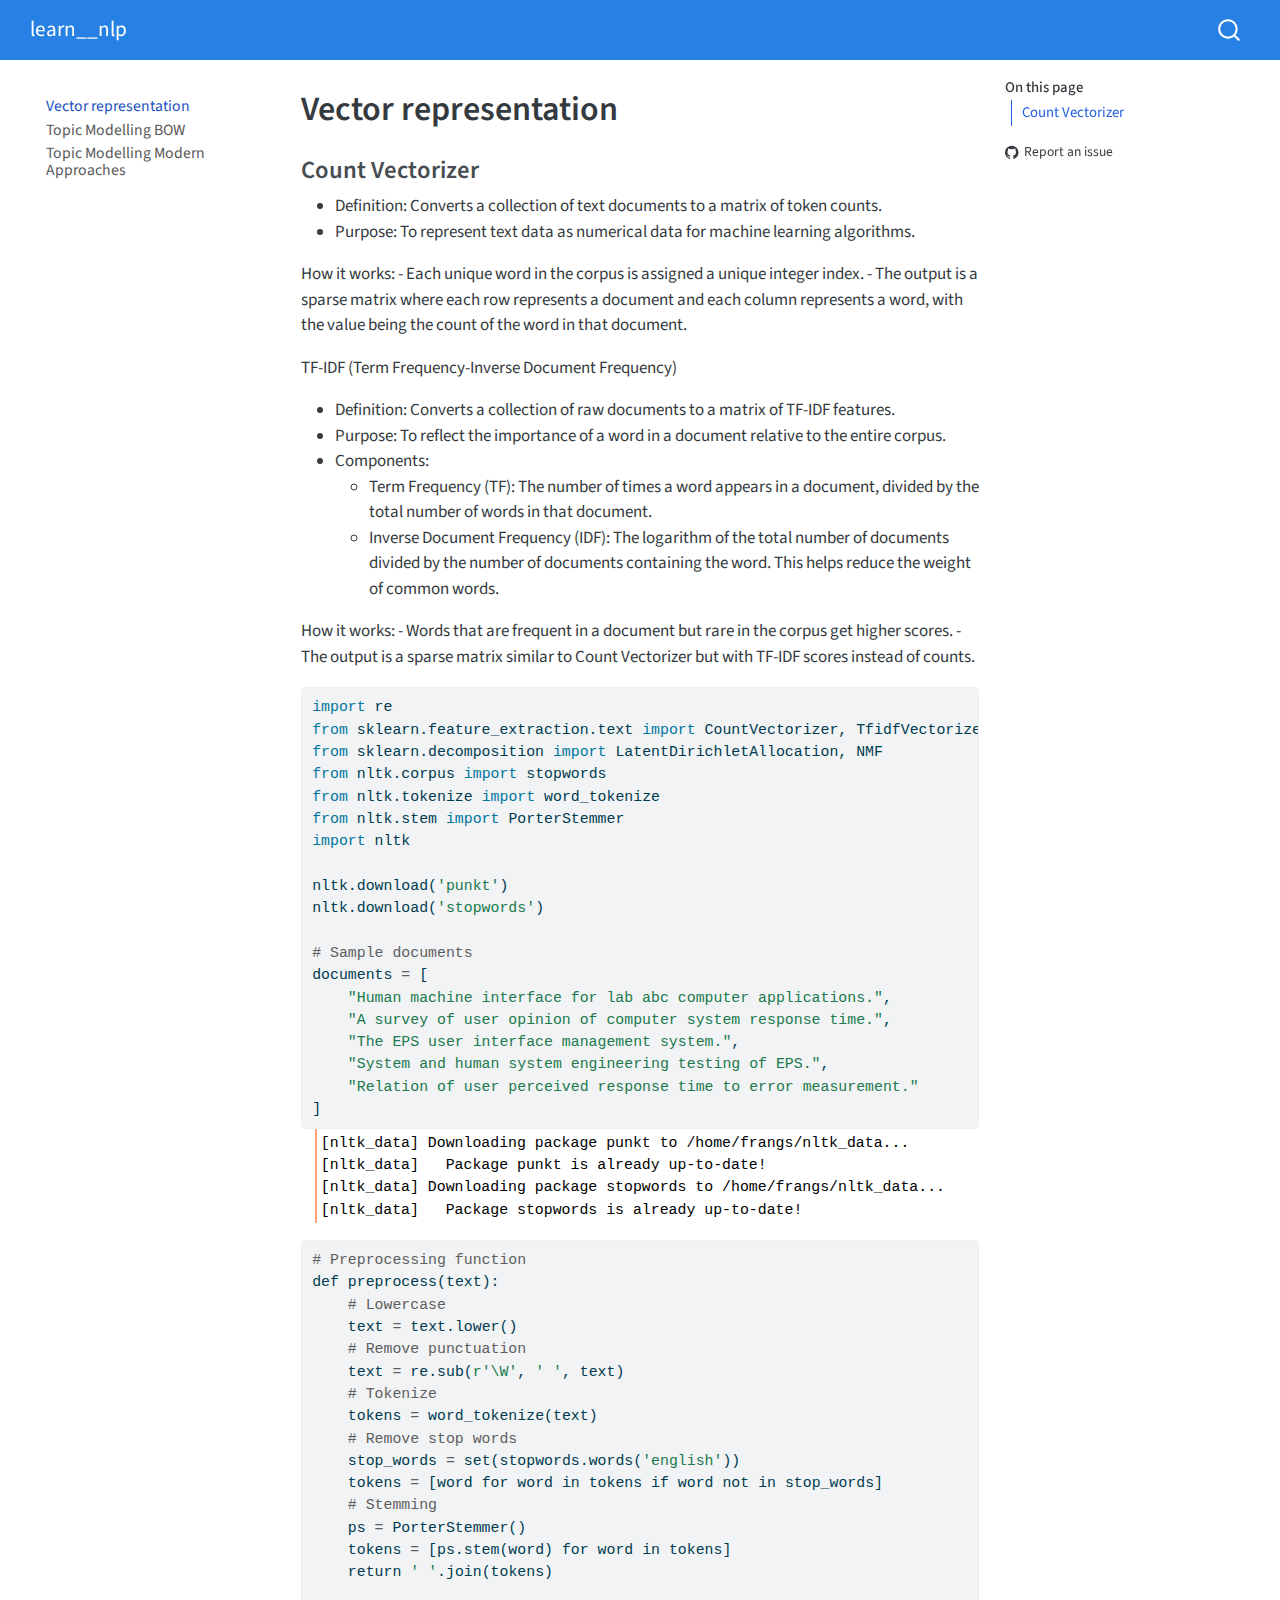
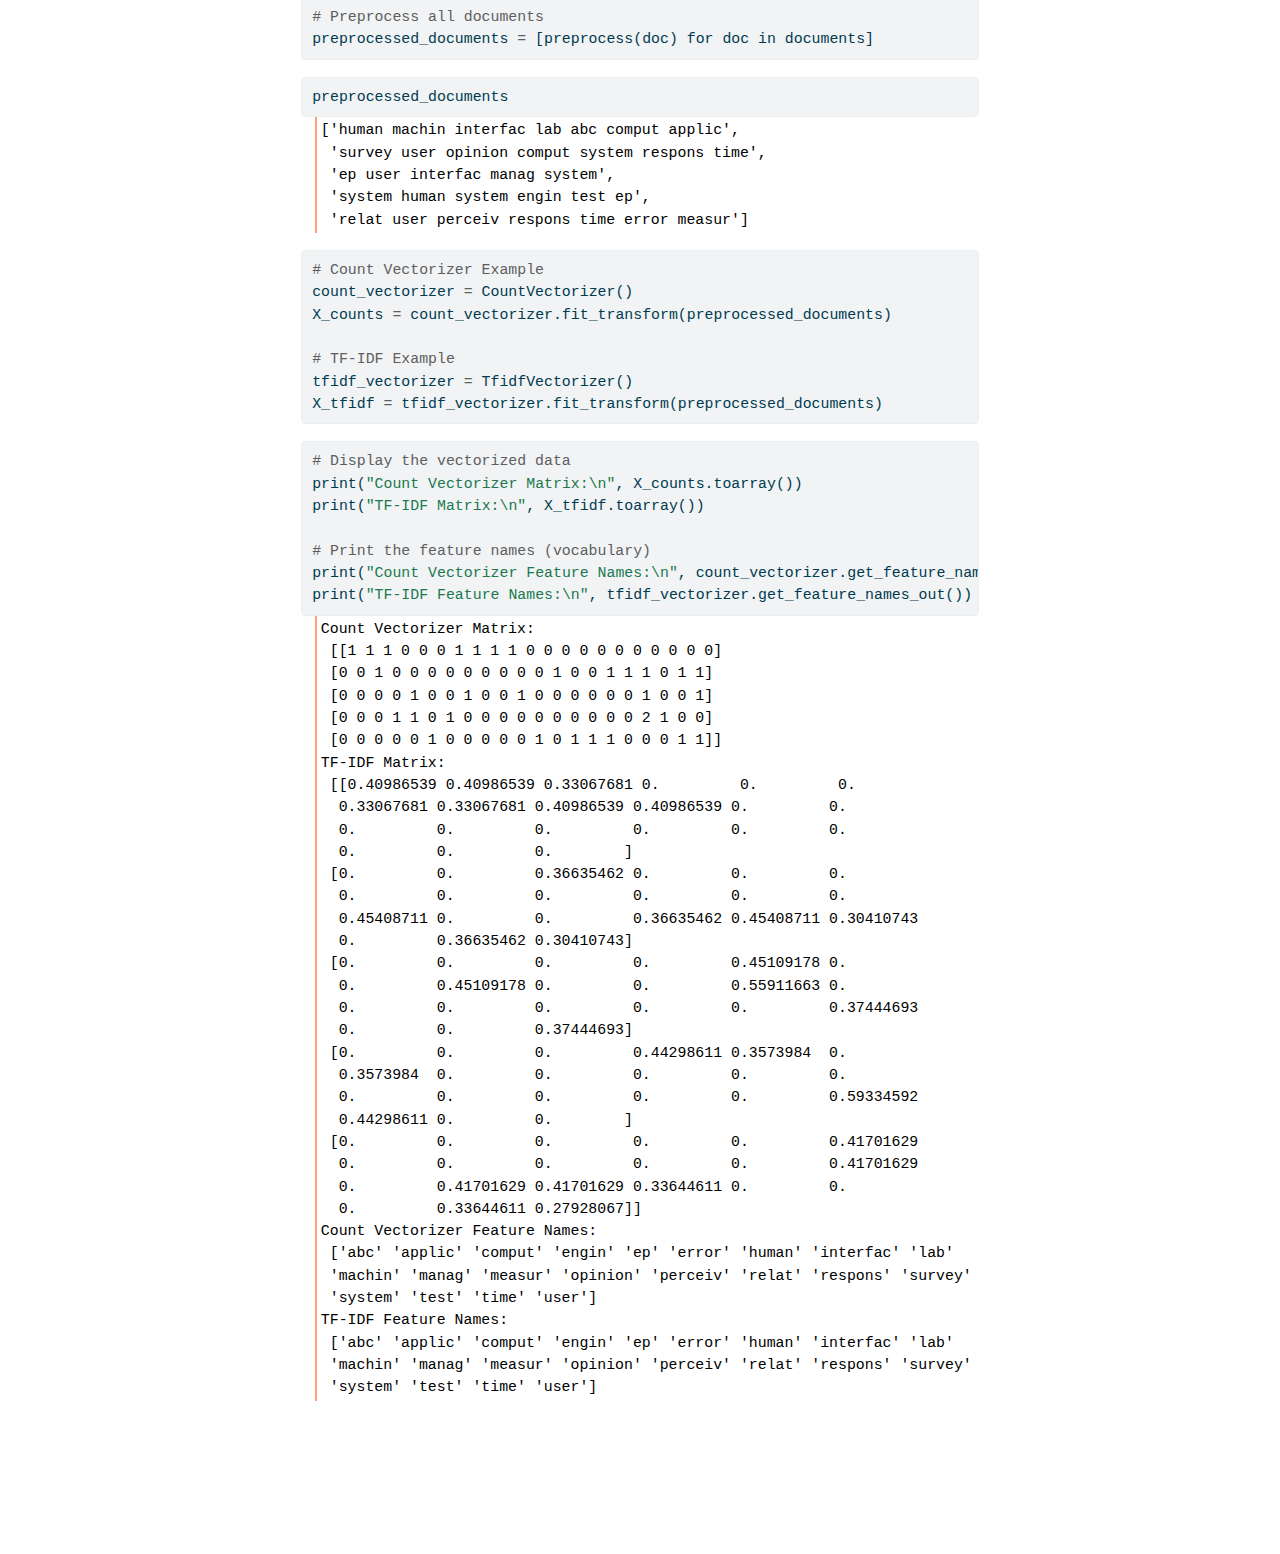
==== _proc/_docs/00_vector_representations.html @ b4b1e2c9 "test commit" ====
<!DOCTYPE html>
<html xmlns="http://www.w3.org/1999/xhtml" lang="en" xml:lang="en"><head>

<meta charset="utf-8">
<meta name="generator" content="quarto-1.4.553">

<meta name="viewport" content="width=device-width, initial-scale=1.0, user-scalable=yes">


<title>learn__nlp - Vector representation</title>
<style>
code{white-space: pre-wrap;}
span.smallcaps{font-variant: small-caps;}
div.columns{display: flex; gap: min(4vw, 1.5em);}
div.column{flex: auto; overflow-x: auto;}
div.hanging-indent{margin-left: 1.5em; text-indent: -1.5em;}
ul.task-list{list-style: none;}
ul.task-list li input[type="checkbox"] {
  width: 0.8em;
  margin: 0 0.8em 0.2em -1em; /* quarto-specific, see https://github.com/quarto-dev/quarto-cli/issues/4556 */ 
  vertical-align: middle;
}
/* CSS for syntax highlighting */
pre > code.sourceCode { white-space: pre; position: relative; }
pre > code.sourceCode > span { line-height: 1.25; }
pre > code.sourceCode > span:empty { height: 1.2em; }
.sourceCode { overflow: visible; }
code.sourceCode > span { color: inherit; text-decoration: inherit; }
div.sourceCode { margin: 1em 0; }
pre.sourceCode { margin: 0; }
@media screen {
div.sourceCode { overflow: auto; }
}
@media print {
pre > code.sourceCode { white-space: pre-wrap; }
pre > code.sourceCode > span { text-indent: -5em; padding-left: 5em; }
}
pre.numberSource code
  { counter-reset: source-line 0; }
pre.numberSource code > span
  { position: relative; left: -4em; counter-increment: source-line; }
pre.numberSource code > span > a:first-child::before
  { content: counter(source-line);
    position: relative; left: -1em; text-align: right; vertical-align: baseline;
    border: none; display: inline-block;
    -webkit-touch-callout: none; -webkit-user-select: none;
    -khtml-user-select: none; -moz-user-select: none;
    -ms-user-select: none; user-select: none;
    padding: 0 4px; width: 4em;
  }
pre.numberSource { margin-left: 3em;  padding-left: 4px; }
div.sourceCode
  {   }
@media screen {
pre > code.sourceCode > span > a:first-child::before { text-decoration: underline; }
}
</style>


<script src="site_libs/quarto-nav/quarto-nav.js"></script>
<script src="site_libs/quarto-nav/headroom.min.js"></script>
<script src="site_libs/clipboard/clipboard.min.js"></script>
<script src="site_libs/quarto-search/autocomplete.umd.js"></script>
<script src="site_libs/quarto-search/fuse.min.js"></script>
<script src="site_libs/quarto-search/quarto-search.js"></script>
<meta name="quarto:offset" content="./">
<script src="site_libs/quarto-html/quarto.js"></script>
<script src="site_libs/quarto-html/popper.min.js"></script>
<script src="site_libs/quarto-html/tippy.umd.min.js"></script>
<script src="site_libs/quarto-html/anchor.min.js"></script>
<link href="site_libs/quarto-html/tippy.css" rel="stylesheet">
<link href="site_libs/quarto-html/quarto-syntax-highlighting.css" rel="stylesheet" id="quarto-text-highlighting-styles">
<script src="site_libs/bootstrap/bootstrap.min.js"></script>
<link href="site_libs/bootstrap/bootstrap-icons.css" rel="stylesheet">
<link href="site_libs/bootstrap/bootstrap.min.css" rel="stylesheet" id="quarto-bootstrap" data-mode="light">
<script id="quarto-search-options" type="application/json">{
  "location": "navbar",
  "copy-button": false,
  "collapse-after": 3,
  "panel-placement": "end",
  "type": "overlay",
  "limit": 50,
  "keyboard-shortcut": [
    "f",
    "/",
    "s"
  ],
  "show-item-context": false,
  "language": {
    "search-no-results-text": "No results",
    "search-matching-documents-text": "matching documents",
    "search-copy-link-title": "Copy link to search",
    "search-hide-matches-text": "Hide additional matches",
    "search-more-match-text": "more match in this document",
    "search-more-matches-text": "more matches in this document",
    "search-clear-button-title": "Clear",
    "search-text-placeholder": "",
    "search-detached-cancel-button-title": "Cancel",
    "search-submit-button-title": "Submit",
    "search-label": "Search"
  }
}</script>


<link rel="stylesheet" href="styles.css">
<meta property="og:title" content="learn__nlp - Vector representation">
<meta property="og:description" content="A repo where I save my nlp learning">
<meta property="og:site_name" content="learn__nlp">
<meta name="twitter:title" content="learn__nlp - Vector representation">
<meta name="twitter:description" content="A repo where I save my nlp learning">
<meta name="twitter:card" content="summary">
</head>

<body class="nav-sidebar floating nav-fixed">

<div id="quarto-search-results"></div>
  <header id="quarto-header" class="headroom fixed-top">
    <nav class="navbar navbar-expand-lg " data-bs-theme="dark">
      <div class="navbar-container container-fluid">
      <div class="navbar-brand-container mx-auto">
    <a class="navbar-brand" href="./index.html">
    <span class="navbar-title">learn__nlp</span>
    </a>
  </div>
        <div class="quarto-navbar-tools tools-end">
</div>
          <div id="quarto-search" class="" title="Search"></div>
      </div> <!-- /container-fluid -->
    </nav>
  <nav class="quarto-secondary-nav">
    <div class="container-fluid d-flex">
      <button type="button" class="quarto-btn-toggle btn" data-bs-toggle="collapse" data-bs-target=".quarto-sidebar-collapse-item" aria-controls="quarto-sidebar" aria-expanded="false" aria-label="Toggle sidebar navigation" onclick="if (window.quartoToggleHeadroom) { window.quartoToggleHeadroom(); }">
        <i class="bi bi-layout-text-sidebar-reverse"></i>
      </button>
        <nav class="quarto-page-breadcrumbs" aria-label="breadcrumb"><ol class="breadcrumb"><li class="breadcrumb-item"><a href="./00_vector_representations.html">Vector representation</a></li></ol></nav>
        <a class="flex-grow-1" role="button" data-bs-toggle="collapse" data-bs-target=".quarto-sidebar-collapse-item" aria-controls="quarto-sidebar" aria-expanded="false" aria-label="Toggle sidebar navigation" onclick="if (window.quartoToggleHeadroom) { window.quartoToggleHeadroom(); }">      
        </a>
    </div>
  </nav>
</header>
<!-- content -->
<div id="quarto-content" class="quarto-container page-columns page-rows-contents page-layout-article page-navbar">
<!-- sidebar -->
  <nav id="quarto-sidebar" class="sidebar collapse collapse-horizontal quarto-sidebar-collapse-item sidebar-navigation floating overflow-auto">
    <div class="sidebar-menu-container"> 
    <ul class="list-unstyled mt-1">
        <li class="sidebar-item">
  <div class="sidebar-item-container"> 
  <a href="./00_vector_representations.html" class="sidebar-item-text sidebar-link active">
 <span class="menu-text">Vector representation</span></a>
  </div>
</li>
        <li class="sidebar-item">
  <div class="sidebar-item-container"> 
  <a href="./topic_modelling_bow.html" class="sidebar-item-text sidebar-link">
 <span class="menu-text">Topic Modelling BOW</span></a>
  </div>
</li>
        <li class="sidebar-item">
  <div class="sidebar-item-container"> 
  <a href="./topic_modelling_modern_approaches.html" class="sidebar-item-text sidebar-link">
 <span class="menu-text">Topic Modelling Modern Approaches</span></a>
  </div>
</li>
    </ul>
    </div>
</nav>
<div id="quarto-sidebar-glass" class="quarto-sidebar-collapse-item" data-bs-toggle="collapse" data-bs-target=".quarto-sidebar-collapse-item"></div>
<!-- margin-sidebar -->
    <div id="quarto-margin-sidebar" class="sidebar margin-sidebar">
        <nav id="TOC" role="doc-toc" class="toc-active">
    <h2 id="toc-title">On this page</h2>
   
  <ul>
  <li><a href="#count-vectorizer" id="toc-count-vectorizer" class="nav-link active" data-scroll-target="#count-vectorizer">Count Vectorizer</a></li>
  </ul>
<div class="toc-actions"><ul><li><a href="https://github.com/giordafrancis/learn__nlp/issues/new" class="toc-action"><i class="bi bi-github"></i>Report an issue</a></li></ul></div></nav>
    </div>
<!-- main -->
<main class="content" id="quarto-document-content">

<header id="title-block-header" class="quarto-title-block default">
<div class="quarto-title">
<h1 class="title">Vector representation</h1>
</div>



<div class="quarto-title-meta">

    
  
    
  </div>
  


</header>


<section id="count-vectorizer" class="level3">
<h3 class="anchored" data-anchor-id="count-vectorizer">Count Vectorizer</h3>
<!-- WARNING: THIS FILE WAS AUTOGENERATED! DO NOT EDIT! -->
<ul>
<li>Definition: Converts a collection of text documents to a matrix of token counts.</li>
<li>Purpose: To represent text data as numerical data for machine learning algorithms.</li>
</ul>
<p>How it works: - Each unique word in the corpus is assigned a unique integer index. - The output is a sparse matrix where each row represents a document and each column represents a word, with the value being the count of the word in that document.</p>
<p>TF-IDF (Term Frequency-Inverse Document Frequency)</p>
<ul>
<li>Definition: Converts a collection of raw documents to a matrix of TF-IDF features.</li>
<li>Purpose: To reflect the importance of a word in a document relative to the entire corpus.</li>
<li>Components:
<ul>
<li>Term Frequency (TF): The number of times a word appears in a document, divided by the total number of words in that document.</li>
<li>Inverse Document Frequency (IDF): The logarithm of the total number of documents divided by the number of documents containing the word. This helps reduce the weight of common words.</li>
</ul></li>
</ul>
<p>How it works: - Words that are frequent in a document but rare in the corpus get higher scores. - The output is a sparse matrix similar to Count Vectorizer but with TF-IDF scores instead of counts.</p>
<div id="b9fd6f5c-087d-4621-be0f-d72214aa806b" class="cell" data-execution_count="5">
<div class="sourceCode cell-code" id="cb1"><pre class="sourceCode python code-with-copy"><code class="sourceCode python"><span id="cb1-1"><a href="#cb1-1" aria-hidden="true" tabindex="-1"></a><span class="im">import</span> re</span>
<span id="cb1-2"><a href="#cb1-2" aria-hidden="true" tabindex="-1"></a><span class="im">from</span> sklearn.feature_extraction.text <span class="im">import</span> CountVectorizer, TfidfVectorizer</span>
<span id="cb1-3"><a href="#cb1-3" aria-hidden="true" tabindex="-1"></a><span class="im">from</span> sklearn.decomposition <span class="im">import</span> LatentDirichletAllocation, NMF</span>
<span id="cb1-4"><a href="#cb1-4" aria-hidden="true" tabindex="-1"></a><span class="im">from</span> nltk.corpus <span class="im">import</span> stopwords</span>
<span id="cb1-5"><a href="#cb1-5" aria-hidden="true" tabindex="-1"></a><span class="im">from</span> nltk.tokenize <span class="im">import</span> word_tokenize</span>
<span id="cb1-6"><a href="#cb1-6" aria-hidden="true" tabindex="-1"></a><span class="im">from</span> nltk.stem <span class="im">import</span> PorterStemmer</span>
<span id="cb1-7"><a href="#cb1-7" aria-hidden="true" tabindex="-1"></a><span class="im">import</span> nltk</span>
<span id="cb1-8"><a href="#cb1-8" aria-hidden="true" tabindex="-1"></a></span>
<span id="cb1-9"><a href="#cb1-9" aria-hidden="true" tabindex="-1"></a>nltk.download(<span class="st">'punkt'</span>)</span>
<span id="cb1-10"><a href="#cb1-10" aria-hidden="true" tabindex="-1"></a>nltk.download(<span class="st">'stopwords'</span>)</span>
<span id="cb1-11"><a href="#cb1-11" aria-hidden="true" tabindex="-1"></a></span>
<span id="cb1-12"><a href="#cb1-12" aria-hidden="true" tabindex="-1"></a><span class="co"># Sample documents</span></span>
<span id="cb1-13"><a href="#cb1-13" aria-hidden="true" tabindex="-1"></a>documents <span class="op">=</span> [</span>
<span id="cb1-14"><a href="#cb1-14" aria-hidden="true" tabindex="-1"></a>    <span class="st">"Human machine interface for lab abc computer applications."</span>,</span>
<span id="cb1-15"><a href="#cb1-15" aria-hidden="true" tabindex="-1"></a>    <span class="st">"A survey of user opinion of computer system response time."</span>,</span>
<span id="cb1-16"><a href="#cb1-16" aria-hidden="true" tabindex="-1"></a>    <span class="st">"The EPS user interface management system."</span>,</span>
<span id="cb1-17"><a href="#cb1-17" aria-hidden="true" tabindex="-1"></a>    <span class="st">"System and human system engineering testing of EPS."</span>,</span>
<span id="cb1-18"><a href="#cb1-18" aria-hidden="true" tabindex="-1"></a>    <span class="st">"Relation of user perceived response time to error measurement."</span></span>
<span id="cb1-19"><a href="#cb1-19" aria-hidden="true" tabindex="-1"></a>]</span></code><button title="Copy to Clipboard" class="code-copy-button"><i class="bi"></i></button></pre></div>
<div class="cell-output cell-output-stderr">
<pre><code>[nltk_data] Downloading package punkt to /home/frangs/nltk_data...
[nltk_data]   Package punkt is already up-to-date!
[nltk_data] Downloading package stopwords to /home/frangs/nltk_data...
[nltk_data]   Package stopwords is already up-to-date!</code></pre>
</div>
</div>
<div id="42373527-8a1a-4600-9dec-a9548e5fde98" class="cell" data-execution_count="6">
<div class="sourceCode cell-code" id="cb3"><pre class="sourceCode python code-with-copy"><code class="sourceCode python"><span id="cb3-1"><a href="#cb3-1" aria-hidden="true" tabindex="-1"></a><span class="co"># Preprocessing function</span></span>
<span id="cb3-2"><a href="#cb3-2" aria-hidden="true" tabindex="-1"></a><span class="kw">def</span> preprocess(text):</span>
<span id="cb3-3"><a href="#cb3-3" aria-hidden="true" tabindex="-1"></a>    <span class="co"># Lowercase</span></span>
<span id="cb3-4"><a href="#cb3-4" aria-hidden="true" tabindex="-1"></a>    text <span class="op">=</span> text.lower()</span>
<span id="cb3-5"><a href="#cb3-5" aria-hidden="true" tabindex="-1"></a>    <span class="co"># Remove punctuation</span></span>
<span id="cb3-6"><a href="#cb3-6" aria-hidden="true" tabindex="-1"></a>    text <span class="op">=</span> re.sub(<span class="vs">r'\W'</span>, <span class="st">' '</span>, text)</span>
<span id="cb3-7"><a href="#cb3-7" aria-hidden="true" tabindex="-1"></a>    <span class="co"># Tokenize</span></span>
<span id="cb3-8"><a href="#cb3-8" aria-hidden="true" tabindex="-1"></a>    tokens <span class="op">=</span> word_tokenize(text)</span>
<span id="cb3-9"><a href="#cb3-9" aria-hidden="true" tabindex="-1"></a>    <span class="co"># Remove stop words</span></span>
<span id="cb3-10"><a href="#cb3-10" aria-hidden="true" tabindex="-1"></a>    stop_words <span class="op">=</span> <span class="bu">set</span>(stopwords.words(<span class="st">'english'</span>))</span>
<span id="cb3-11"><a href="#cb3-11" aria-hidden="true" tabindex="-1"></a>    tokens <span class="op">=</span> [word <span class="cf">for</span> word <span class="kw">in</span> tokens <span class="cf">if</span> word <span class="kw">not</span> <span class="kw">in</span> stop_words]</span>
<span id="cb3-12"><a href="#cb3-12" aria-hidden="true" tabindex="-1"></a>    <span class="co"># Stemming</span></span>
<span id="cb3-13"><a href="#cb3-13" aria-hidden="true" tabindex="-1"></a>    ps <span class="op">=</span> PorterStemmer()</span>
<span id="cb3-14"><a href="#cb3-14" aria-hidden="true" tabindex="-1"></a>    tokens <span class="op">=</span> [ps.stem(word) <span class="cf">for</span> word <span class="kw">in</span> tokens]</span>
<span id="cb3-15"><a href="#cb3-15" aria-hidden="true" tabindex="-1"></a>    <span class="cf">return</span> <span class="st">' '</span>.join(tokens)</span>
<span id="cb3-16"><a href="#cb3-16" aria-hidden="true" tabindex="-1"></a></span>
<span id="cb3-17"><a href="#cb3-17" aria-hidden="true" tabindex="-1"></a><span class="co"># Preprocess all documents</span></span>
<span id="cb3-18"><a href="#cb3-18" aria-hidden="true" tabindex="-1"></a>preprocessed_documents <span class="op">=</span> [preprocess(doc) <span class="cf">for</span> doc <span class="kw">in</span> documents]</span></code><button title="Copy to Clipboard" class="code-copy-button"><i class="bi"></i></button></pre></div>
</div>
<div id="de670ddf-8dbf-45e4-920e-b26aac40be39" class="cell" data-execution_count="7">
<div class="sourceCode cell-code" id="cb4"><pre class="sourceCode python code-with-copy"><code class="sourceCode python"><span id="cb4-1"><a href="#cb4-1" aria-hidden="true" tabindex="-1"></a>preprocessed_documents</span></code><button title="Copy to Clipboard" class="code-copy-button"><i class="bi"></i></button></pre></div>
<div class="cell-output cell-output-display" data-execution_count="7">
<pre><code>['human machin interfac lab abc comput applic',
 'survey user opinion comput system respons time',
 'ep user interfac manag system',
 'system human system engin test ep',
 'relat user perceiv respons time error measur']</code></pre>
</div>
</div>
<div id="47e80f6f-35a1-49eb-82c2-2612ac70cf13" class="cell">
<div class="sourceCode cell-code" id="cb6"><pre class="sourceCode python code-with-copy"><code class="sourceCode python"><span id="cb6-1"><a href="#cb6-1" aria-hidden="true" tabindex="-1"></a><span class="co"># Count Vectorizer Example</span></span>
<span id="cb6-2"><a href="#cb6-2" aria-hidden="true" tabindex="-1"></a>count_vectorizer <span class="op">=</span> CountVectorizer()</span>
<span id="cb6-3"><a href="#cb6-3" aria-hidden="true" tabindex="-1"></a>X_counts <span class="op">=</span> count_vectorizer.fit_transform(preprocessed_documents)</span>
<span id="cb6-4"><a href="#cb6-4" aria-hidden="true" tabindex="-1"></a></span>
<span id="cb6-5"><a href="#cb6-5" aria-hidden="true" tabindex="-1"></a><span class="co"># TF-IDF Example</span></span>
<span id="cb6-6"><a href="#cb6-6" aria-hidden="true" tabindex="-1"></a>tfidf_vectorizer <span class="op">=</span> TfidfVectorizer()</span>
<span id="cb6-7"><a href="#cb6-7" aria-hidden="true" tabindex="-1"></a>X_tfidf <span class="op">=</span> tfidf_vectorizer.fit_transform(preprocessed_documents)</span></code><button title="Copy to Clipboard" class="code-copy-button"><i class="bi"></i></button></pre></div>
</div>
<div id="9fefcbc8-0fed-40bb-ab7d-53b8297da75d" class="cell">
<div class="sourceCode cell-code" id="cb7"><pre class="sourceCode python code-with-copy"><code class="sourceCode python"><span id="cb7-1"><a href="#cb7-1" aria-hidden="true" tabindex="-1"></a><span class="co"># Display the vectorized data</span></span>
<span id="cb7-2"><a href="#cb7-2" aria-hidden="true" tabindex="-1"></a><span class="bu">print</span>(<span class="st">"Count Vectorizer Matrix:</span><span class="ch">\n</span><span class="st">"</span>, X_counts.toarray())</span>
<span id="cb7-3"><a href="#cb7-3" aria-hidden="true" tabindex="-1"></a><span class="bu">print</span>(<span class="st">"TF-IDF Matrix:</span><span class="ch">\n</span><span class="st">"</span>, X_tfidf.toarray())</span>
<span id="cb7-4"><a href="#cb7-4" aria-hidden="true" tabindex="-1"></a></span>
<span id="cb7-5"><a href="#cb7-5" aria-hidden="true" tabindex="-1"></a><span class="co"># Print the feature names (vocabulary)</span></span>
<span id="cb7-6"><a href="#cb7-6" aria-hidden="true" tabindex="-1"></a><span class="bu">print</span>(<span class="st">"Count Vectorizer Feature Names:</span><span class="ch">\n</span><span class="st">"</span>, count_vectorizer.get_feature_names_out())</span>
<span id="cb7-7"><a href="#cb7-7" aria-hidden="true" tabindex="-1"></a><span class="bu">print</span>(<span class="st">"TF-IDF Feature Names:</span><span class="ch">\n</span><span class="st">"</span>, tfidf_vectorizer.get_feature_names_out())</span></code><button title="Copy to Clipboard" class="code-copy-button"><i class="bi"></i></button></pre></div>
<div class="cell-output cell-output-stdout">
<pre><code>Count Vectorizer Matrix:
 [[1 1 1 0 0 0 1 1 1 1 0 0 0 0 0 0 0 0 0 0 0]
 [0 0 1 0 0 0 0 0 0 0 0 0 1 0 0 1 1 1 0 1 1]
 [0 0 0 0 1 0 0 1 0 0 1 0 0 0 0 0 0 1 0 0 1]
 [0 0 0 1 1 0 1 0 0 0 0 0 0 0 0 0 0 2 1 0 0]
 [0 0 0 0 0 1 0 0 0 0 0 1 0 1 1 1 0 0 0 1 1]]
TF-IDF Matrix:
 [[0.40986539 0.40986539 0.33067681 0.         0.         0.
  0.33067681 0.33067681 0.40986539 0.40986539 0.         0.
  0.         0.         0.         0.         0.         0.
  0.         0.         0.        ]
 [0.         0.         0.36635462 0.         0.         0.
  0.         0.         0.         0.         0.         0.
  0.45408711 0.         0.         0.36635462 0.45408711 0.30410743
  0.         0.36635462 0.30410743]
 [0.         0.         0.         0.         0.45109178 0.
  0.         0.45109178 0.         0.         0.55911663 0.
  0.         0.         0.         0.         0.         0.37444693
  0.         0.         0.37444693]
 [0.         0.         0.         0.44298611 0.3573984  0.
  0.3573984  0.         0.         0.         0.         0.
  0.         0.         0.         0.         0.         0.59334592
  0.44298611 0.         0.        ]
 [0.         0.         0.         0.         0.         0.41701629
  0.         0.         0.         0.         0.         0.41701629
  0.         0.41701629 0.41701629 0.33644611 0.         0.
  0.         0.33644611 0.27928067]]
Count Vectorizer Feature Names:
 ['abc' 'applic' 'comput' 'engin' 'ep' 'error' 'human' 'interfac' 'lab'
 'machin' 'manag' 'measur' 'opinion' 'perceiv' 'relat' 'respons' 'survey'
 'system' 'test' 'time' 'user']
TF-IDF Feature Names:
 ['abc' 'applic' 'comput' 'engin' 'ep' 'error' 'human' 'interfac' 'lab'
 'machin' 'manag' 'measur' 'opinion' 'perceiv' 'relat' 'respons' 'survey'
 'system' 'test' 'time' 'user']</code></pre>
</div>
</div>


</section>

</main> <!-- /main -->
<script id="quarto-html-after-body" type="application/javascript">
window.document.addEventListener("DOMContentLoaded", function (event) {
  const toggleBodyColorMode = (bsSheetEl) => {
    const mode = bsSheetEl.getAttribute("data-mode");
    const bodyEl = window.document.querySelector("body");
    if (mode === "dark") {
      bodyEl.classList.add("quarto-dark");
      bodyEl.classList.remove("quarto-light");
    } else {
      bodyEl.classList.add("quarto-light");
      bodyEl.classList.remove("quarto-dark");
    }
  }
  const toggleBodyColorPrimary = () => {
    const bsSheetEl = window.document.querySelector("link#quarto-bootstrap");
    if (bsSheetEl) {
      toggleBodyColorMode(bsSheetEl);
    }
  }
  toggleBodyColorPrimary();  
  const icon = "";
  const anchorJS = new window.AnchorJS();
  anchorJS.options = {
    placement: 'right',
    icon: icon
  };
  anchorJS.add('.anchored');
  const isCodeAnnotation = (el) => {
    for (const clz of el.classList) {
      if (clz.startsWith('code-annotation-')) {                     
        return true;
      }
    }
    return false;
  }
  const clipboard = new window.ClipboardJS('.code-copy-button', {
    text: function(trigger) {
      const codeEl = trigger.previousElementSibling.cloneNode(true);
      for (const childEl of codeEl.children) {
        if (isCodeAnnotation(childEl)) {
          childEl.remove();
        }
      }
      return codeEl.innerText;
    }
  });
  clipboard.on('success', function(e) {
    // button target
    const button = e.trigger;
    // don't keep focus
    button.blur();
    // flash "checked"
    button.classList.add('code-copy-button-checked');
    var currentTitle = button.getAttribute("title");
    button.setAttribute("title", "Copied!");
    let tooltip;
    if (window.bootstrap) {
      button.setAttribute("data-bs-toggle", "tooltip");
      button.setAttribute("data-bs-placement", "left");
      button.setAttribute("data-bs-title", "Copied!");
      tooltip = new bootstrap.Tooltip(button, 
        { trigger: "manual", 
          customClass: "code-copy-button-tooltip",
          offset: [0, -8]});
      tooltip.show();    
    }
    setTimeout(function() {
      if (tooltip) {
        tooltip.hide();
        button.removeAttribute("data-bs-title");
        button.removeAttribute("data-bs-toggle");
        button.removeAttribute("data-bs-placement");
      }
      button.setAttribute("title", currentTitle);
      button.classList.remove('code-copy-button-checked');
    }, 1000);
    // clear code selection
    e.clearSelection();
  });
    var localhostRegex = new RegExp(/^(?:http|https):\/\/localhost\:?[0-9]*\//);
    var mailtoRegex = new RegExp(/^mailto:/);
      var filterRegex = new RegExp("https:\/\/giordafrancis\.github\.io\/learn__nlp");
    var isInternal = (href) => {
        return filterRegex.test(href) || localhostRegex.test(href) || mailtoRegex.test(href);
    }
    // Inspect non-navigation links and adorn them if external
 	var links = window.document.querySelectorAll('a[href]:not(.nav-link):not(.navbar-brand):not(.toc-action):not(.sidebar-link):not(.sidebar-item-toggle):not(.pagination-link):not(.no-external):not([aria-hidden]):not(.dropdown-item):not(.quarto-navigation-tool)');
    for (var i=0; i<links.length; i++) {
      const link = links[i];
      if (!isInternal(link.href)) {
        // undo the damage that might have been done by quarto-nav.js in the case of
        // links that we want to consider external
        if (link.dataset.originalHref !== undefined) {
          link.href = link.dataset.originalHref;
        }
      }
    }
  function tippyHover(el, contentFn, onTriggerFn, onUntriggerFn) {
    const config = {
      allowHTML: true,
      maxWidth: 500,
      delay: 100,
      arrow: false,
      appendTo: function(el) {
          return el.parentElement;
      },
      interactive: true,
      interactiveBorder: 10,
      theme: 'quarto',
      placement: 'bottom-start',
    };
    if (contentFn) {
      config.content = contentFn;
    }
    if (onTriggerFn) {
      config.onTrigger = onTriggerFn;
    }
    if (onUntriggerFn) {
      config.onUntrigger = onUntriggerFn;
    }
    window.tippy(el, config); 
  }
  const noterefs = window.document.querySelectorAll('a[role="doc-noteref"]');
  for (var i=0; i<noterefs.length; i++) {
    const ref = noterefs[i];
    tippyHover(ref, function() {
      // use id or data attribute instead here
      let href = ref.getAttribute('data-footnote-href') || ref.getAttribute('href');
      try { href = new URL(href).hash; } catch {}
      const id = href.replace(/^#\/?/, "");
      const note = window.document.getElementById(id);
      if (note) {
        return note.innerHTML;
      } else {
        return "";
      }
    });
  }
  const xrefs = window.document.querySelectorAll('a.quarto-xref');
  const processXRef = (id, note) => {
    // Strip column container classes
    const stripColumnClz = (el) => {
      el.classList.remove("page-full", "page-columns");
      if (el.children) {
        for (const child of el.children) {
          stripColumnClz(child);
        }
      }
    }
    stripColumnClz(note)
    if (id === null || id.startsWith('sec-')) {
      // Special case sections, only their first couple elements
      const container = document.createElement("div");
      if (note.children && note.children.length > 2) {
        container.appendChild(note.children[0].cloneNode(true));
        for (let i = 1; i < note.children.length; i++) {
          const child = note.children[i];
          if (child.tagName === "P" && child.innerText === "") {
            continue;
          } else {
            container.appendChild(child.cloneNode(true));
            break;
          }
        }
        if (window.Quarto?.typesetMath) {
          window.Quarto.typesetMath(container);
        }
        return container.innerHTML
      } else {
        if (window.Quarto?.typesetMath) {
          window.Quarto.typesetMath(note);
        }
        return note.innerHTML;
      }
    } else {
      // Remove any anchor links if they are present
      const anchorLink = note.querySelector('a.anchorjs-link');
      if (anchorLink) {
        anchorLink.remove();
      }
      if (window.Quarto?.typesetMath) {
        window.Quarto.typesetMath(note);
      }
      // TODO in 1.5, we should make sure this works without a callout special case
      if (note.classList.contains("callout")) {
        return note.outerHTML;
      } else {
        return note.innerHTML;
      }
    }
  }
  for (var i=0; i<xrefs.length; i++) {
    const xref = xrefs[i];
    tippyHover(xref, undefined, function(instance) {
      instance.disable();
      let url = xref.getAttribute('href');
      let hash = undefined; 
      if (url.startsWith('#')) {
        hash = url;
      } else {
        try { hash = new URL(url).hash; } catch {}
      }
      if (hash) {
        const id = hash.replace(/^#\/?/, "");
        const note = window.document.getElementById(id);
        if (note !== null) {
          try {
            const html = processXRef(id, note.cloneNode(true));
            instance.setContent(html);
          } finally {
            instance.enable();
            instance.show();
          }
        } else {
          // See if we can fetch this
          fetch(url.split('#')[0])
          .then(res => res.text())
          .then(html => {
            const parser = new DOMParser();
            const htmlDoc = parser.parseFromString(html, "text/html");
            const note = htmlDoc.getElementById(id);
            if (note !== null) {
              const html = processXRef(id, note);
              instance.setContent(html);
            } 
          }).finally(() => {
            instance.enable();
            instance.show();
          });
        }
      } else {
        // See if we can fetch a full url (with no hash to target)
        // This is a special case and we should probably do some content thinning / targeting
        fetch(url)
        .then(res => res.text())
        .then(html => {
          const parser = new DOMParser();
          const htmlDoc = parser.parseFromString(html, "text/html");
          const note = htmlDoc.querySelector('main.content');
          if (note !== null) {
            // This should only happen for chapter cross references
            // (since there is no id in the URL)
            // remove the first header
            if (note.children.length > 0 && note.children[0].tagName === "HEADER") {
              note.children[0].remove();
            }
            const html = processXRef(null, note);
            instance.setContent(html);
          } 
        }).finally(() => {
          instance.enable();
          instance.show();
        });
      }
    }, function(instance) {
    });
  }
      let selectedAnnoteEl;
      const selectorForAnnotation = ( cell, annotation) => {
        let cellAttr = 'data-code-cell="' + cell + '"';
        let lineAttr = 'data-code-annotation="' +  annotation + '"';
        const selector = 'span[' + cellAttr + '][' + lineAttr + ']';
        return selector;
      }
      const selectCodeLines = (annoteEl) => {
        const doc = window.document;
        const targetCell = annoteEl.getAttribute("data-target-cell");
        const targetAnnotation = annoteEl.getAttribute("data-target-annotation");
        const annoteSpan = window.document.querySelector(selectorForAnnotation(targetCell, targetAnnotation));
        const lines = annoteSpan.getAttribute("data-code-lines").split(",");
        const lineIds = lines.map((line) => {
          return targetCell + "-" + line;
        })
        let top = null;
        let height = null;
        let parent = null;
        if (lineIds.length > 0) {
            //compute the position of the single el (top and bottom and make a div)
            const el = window.document.getElementById(lineIds[0]);
            top = el.offsetTop;
            height = el.offsetHeight;
            parent = el.parentElement.parentElement;
          if (lineIds.length > 1) {
            const lastEl = window.document.getElementById(lineIds[lineIds.length - 1]);
            const bottom = lastEl.offsetTop + lastEl.offsetHeight;
            height = bottom - top;
          }
          if (top !== null && height !== null && parent !== null) {
            // cook up a div (if necessary) and position it 
            let div = window.document.getElementById("code-annotation-line-highlight");
            if (div === null) {
              div = window.document.createElement("div");
              div.setAttribute("id", "code-annotation-line-highlight");
              div.style.position = 'absolute';
              parent.appendChild(div);
            }
            div.style.top = top - 2 + "px";
            div.style.height = height + 4 + "px";
            div.style.left = 0;
            let gutterDiv = window.document.getElementById("code-annotation-line-highlight-gutter");
            if (gutterDiv === null) {
              gutterDiv = window.document.createElement("div");
              gutterDiv.setAttribute("id", "code-annotation-line-highlight-gutter");
              gutterDiv.style.position = 'absolute';
              const codeCell = window.document.getElementById(targetCell);
              const gutter = codeCell.querySelector('.code-annotation-gutter');
              gutter.appendChild(gutterDiv);
            }
            gutterDiv.style.top = top - 2 + "px";
            gutterDiv.style.height = height + 4 + "px";
          }
          selectedAnnoteEl = annoteEl;
        }
      };
      const unselectCodeLines = () => {
        const elementsIds = ["code-annotation-line-highlight", "code-annotation-line-highlight-gutter"];
        elementsIds.forEach((elId) => {
          const div = window.document.getElementById(elId);
          if (div) {
            div.remove();
          }
        });
        selectedAnnoteEl = undefined;
      };
        // Handle positioning of the toggle
    window.addEventListener(
      "resize",
      throttle(() => {
        elRect = undefined;
        if (selectedAnnoteEl) {
          selectCodeLines(selectedAnnoteEl);
        }
      }, 10)
    );
    function throttle(fn, ms) {
    let throttle = false;
    let timer;
      return (...args) => {
        if(!throttle) { // first call gets through
            fn.apply(this, args);
            throttle = true;
        } else { // all the others get throttled
            if(timer) clearTimeout(timer); // cancel #2
            timer = setTimeout(() => {
              fn.apply(this, args);
              timer = throttle = false;
            }, ms);
        }
      };
    }
      // Attach click handler to the DT
      const annoteDls = window.document.querySelectorAll('dt[data-target-cell]');
      for (const annoteDlNode of annoteDls) {
        annoteDlNode.addEventListener('click', (event) => {
          const clickedEl = event.target;
          if (clickedEl !== selectedAnnoteEl) {
            unselectCodeLines();
            const activeEl = window.document.querySelector('dt[data-target-cell].code-annotation-active');
            if (activeEl) {
              activeEl.classList.remove('code-annotation-active');
            }
            selectCodeLines(clickedEl);
            clickedEl.classList.add('code-annotation-active');
          } else {
            // Unselect the line
            unselectCodeLines();
            clickedEl.classList.remove('code-annotation-active');
          }
        });
      }
  const findCites = (el) => {
    const parentEl = el.parentElement;
    if (parentEl) {
      const cites = parentEl.dataset.cites;
      if (cites) {
        return {
          el,
          cites: cites.split(' ')
        };
      } else {
        return findCites(el.parentElement)
      }
    } else {
      return undefined;
    }
  };
  var bibliorefs = window.document.querySelectorAll('a[role="doc-biblioref"]');
  for (var i=0; i<bibliorefs.length; i++) {
    const ref = bibliorefs[i];
    const citeInfo = findCites(ref);
    if (citeInfo) {
      tippyHover(citeInfo.el, function() {
        var popup = window.document.createElement('div');
        citeInfo.cites.forEach(function(cite) {
          var citeDiv = window.document.createElement('div');
          citeDiv.classList.add('hanging-indent');
          citeDiv.classList.add('csl-entry');
          var biblioDiv = window.document.getElementById('ref-' + cite);
          if (biblioDiv) {
            citeDiv.innerHTML = biblioDiv.innerHTML;
          }
          popup.appendChild(citeDiv);
        });
        return popup.innerHTML;
      });
    }
  }
});
</script>
</div> <!-- /content -->




<footer class="footer"><div class="nav-footer"><div class="nav-footer-center"><div class="toc-actions d-sm-block d-md-none"><ul><li><a href="https://github.com/giordafrancis/learn__nlp/issues/new" class="toc-action"><i class="bi bi-github"></i>Report an issue</a></li></ul></div></div></div></footer></body></html>
---- _proc/_docs/site_libs/quarto-html/tippy.css ----
.tippy-box[data-animation=fade][data-state=hidden]{opacity:0}[data-tippy-root]{max-width:calc(100vw - 10px)}.tippy-box{position:relative;background-color:#333;color:#fff;border-radius:4px;font-size:14px;line-height:1.4;white-space:normal;outline:0;transition-property:transform,visibility,opacity}.tippy-box[data-placement^=top]>.tippy-arrow{bottom:0}.tippy-box[data-placement^=top]>.tippy-arrow:before{bottom:-7px;left:0;border-width:8px 8px 0;border-top-color:initial;transform-origin:center top}.tippy-box[data-placement^=bottom]>.tippy-arrow{top:0}.tippy-box[data-placement^=bottom]>.tippy-arrow:before{top:-7px;left:0;border-width:0 8px 8px;border-bottom-color:initial;transform-origin:center bottom}.tippy-box[data-placement^=left]>.tippy-arrow{right:0}.tippy-box[data-placement^=left]>.tippy-arrow:before{border-width:8px 0 8px 8px;border-left-color:initial;right:-7px;transform-origin:center left}.tippy-box[data-placement^=right]>.tippy-arrow{left:0}.tippy-box[data-placement^=right]>.tippy-arrow:before{left:-7px;border-width:8px 8px 8px 0;border-right-color:initial;transform-origin:center right}.tippy-box[data-inertia][data-state=visible]{transition-timing-function:cubic-bezier(.54,1.5,.38,1.11)}.tippy-arrow{width:16px;height:16px;color:#333}.tippy-arrow:before{content:"";position:absolute;border-color:transparent;border-style:solid}.tippy-content{position:relative;padding:5px 9px;z-index:1}
---- _proc/_docs/site_libs/quarto-html/quarto-syntax-highlighting.css ----
/* quarto syntax highlight colors */
:root {
  --quarto-hl-ot-color: #003B4F;
  --quarto-hl-at-color: #657422;
  --quarto-hl-ss-color: #20794D;
  --quarto-hl-an-color: #5E5E5E;
  --quarto-hl-fu-color: #4758AB;
  --quarto-hl-st-color: #20794D;
  --quarto-hl-cf-color: #003B4F;
  --quarto-hl-op-color: #5E5E5E;
  --quarto-hl-er-color: #AD0000;
  --quarto-hl-bn-color: #AD0000;
  --quarto-hl-al-color: #AD0000;
  --quarto-hl-va-color: #111111;
  --quarto-hl-bu-color: inherit;
  --quarto-hl-ex-color: inherit;
  --quarto-hl-pp-color: #AD0000;
  --quarto-hl-in-color: #5E5E5E;
  --quarto-hl-vs-color: #20794D;
  --quarto-hl-wa-color: #5E5E5E;
  --quarto-hl-do-color: #5E5E5E;
  --quarto-hl-im-color: #00769E;
  --quarto-hl-ch-color: #20794D;
  --quarto-hl-dt-color: #AD0000;
  --quarto-hl-fl-color: #AD0000;
  --quarto-hl-co-color: #5E5E5E;
  --quarto-hl-cv-color: #5E5E5E;
  --quarto-hl-cn-color: #8f5902;
  --quarto-hl-sc-color: #5E5E5E;
  --quarto-hl-dv-color: #AD0000;
  --quarto-hl-kw-color: #003B4F;
}

/* other quarto variables */
:root {
  --quarto-font-monospace: SFMono-Regular, Menlo, Monaco, Consolas, "Liberation Mono", "Courier New", monospace;
}

pre > code.sourceCode > span {
  color: #003B4F;
}

code span {
  color: #003B4F;
}

code.sourceCode > span {
  color: #003B4F;
}

div.sourceCode,
div.sourceCode pre.sourceCode {
  color: #003B4F;
}

code span.ot {
  color: #003B4F;
  font-style: inherit;
}

code span.at {
  color: #657422;
  font-style: inherit;
}

code span.ss {
  color: #20794D;
  font-style: inherit;
}

code span.an {
  color: #5E5E5E;
  font-style: inherit;
}

code span.fu {
  color: #4758AB;
  font-style: inherit;
}

code span.st {
  color: #20794D;
  font-style: inherit;
}

code span.cf {
  color: #003B4F;
  font-style: inherit;
}

code span.op {
  color: #5E5E5E;
  font-style: inherit;
}

code span.er {
  color: #AD0000;
  font-style: inherit;
}

code span.bn {
  color: #AD0000;
  font-style: inherit;
}

code span.al {
  color: #AD0000;
  font-style: inherit;
}

code span.va {
  color: #111111;
  font-style: inherit;
}

code span.bu {
  font-style: inherit;
}

code span.ex {
  font-style: inherit;
}

code span.pp {
  color: #AD0000;
  font-style: inherit;
}

code span.in {
  color: #5E5E5E;
  font-style: inherit;
}

code span.vs {
  color: #20794D;
  font-style: inherit;
}

code span.wa {
  color: #5E5E5E;
  font-style: italic;
}

code span.do {
  color: #5E5E5E;
  font-style: italic;
}

code span.im {
  color: #00769E;
  font-style: inherit;
}

code span.ch {
  color: #20794D;
  font-style: inherit;
}

code span.dt {
  color: #AD0000;
  font-style: inherit;
}

code span.fl {
  color: #AD0000;
  font-style: inherit;
}

code span.co {
  color: #5E5E5E;
  font-style: inherit;
}

code span.cv {
  color: #5E5E5E;
  font-style: italic;
}

code span.cn {
  color: #8f5902;
  font-style: inherit;
}

code span.sc {
  color: #5E5E5E;
  font-style: inherit;
}

code span.dv {
  color: #AD0000;
  font-style: inherit;
}

code span.kw {
  color: #003B4F;
  font-style: inherit;
}

.prevent-inlining {
  content: "</";
}

/*# sourceMappingURL=debc5d5d77c3f9108843748ff7464032.css.map */
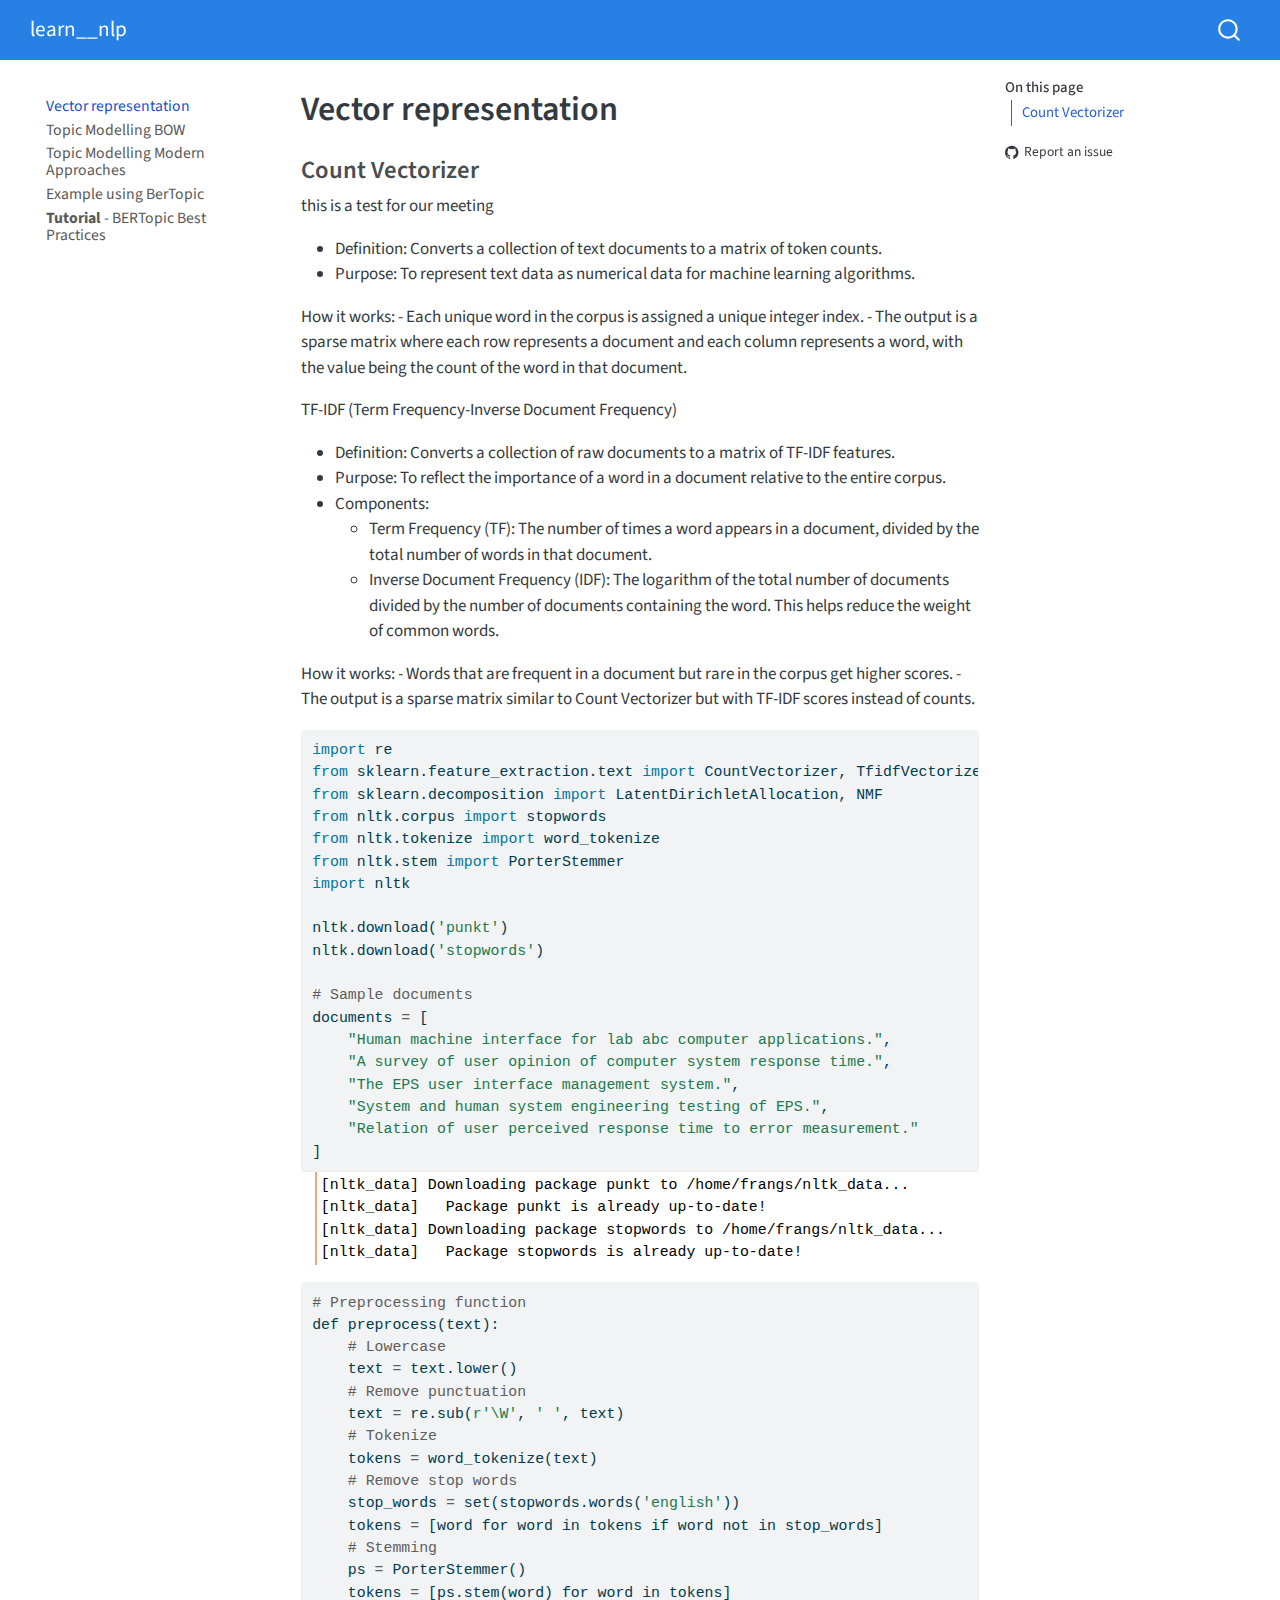
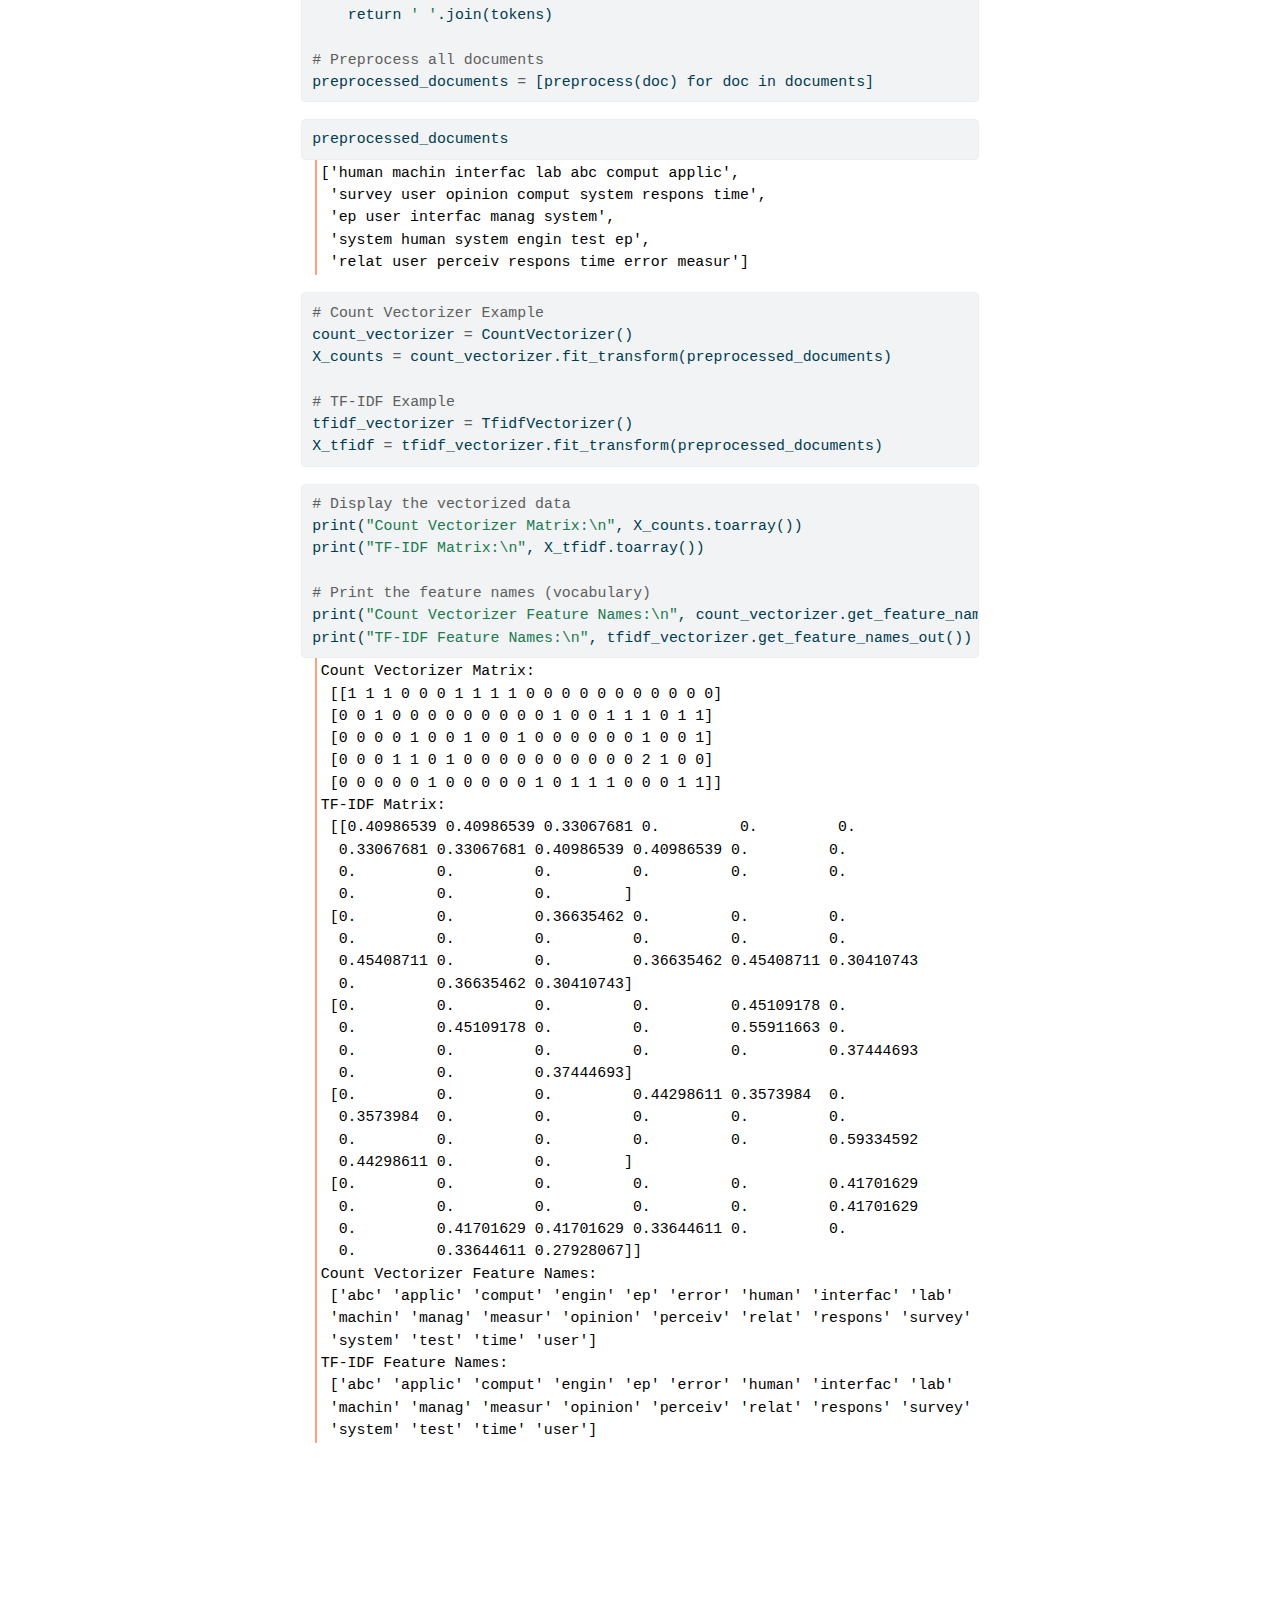
==== commit 5f3c7591: "test for meeting" ====
--- a/_proc/_docs/00_vector_representations.html
+++ b/_proc/_docs/00_vector_representations.html
@@ -162,6 +162,18 @@
  <span class="menu-text">Topic Modelling Modern Approaches</span></a>
   </div>
 </li>
+        <li class="sidebar-item">
+  <div class="sidebar-item-container"> 
+  <a href="./bertopic_ex.html" class="sidebar-item-text sidebar-link">
+ <span class="menu-text">Example using BerTopic</span></a>
+  </div>
+</li>
+        <li class="sidebar-item">
+  <div class="sidebar-item-container"> 
+  <a href="./bertopic_best_practices.html" class="sidebar-item-text sidebar-link">
+ <span class="menu-text"><strong>Tutorial</strong> - BERTopic Best Practices</span></a>
+  </div>
+</li>
     </ul>
     </div>
 </nav>
@@ -200,6 +212,7 @@
 
 <section id="count-vectorizer" class="level3">
 <h3 class="anchored" data-anchor-id="count-vectorizer">Count Vectorizer</h3>
+<p>this is a test for our meeting</p>
 <!-- WARNING: THIS FILE WAS AUTOGENERATED! DO NOT EDIT! -->
 <ul>
 <li>Definition: Converts a collection of text documents to a matrix of token counts.</li>
@@ -217,7 +230,7 @@
 </ul></li>
 </ul>
 <p>How it works: - Words that are frequent in a document but rare in the corpus get higher scores. - The output is a sparse matrix similar to Count Vectorizer but with TF-IDF scores instead of counts.</p>
-<div id="b9fd6f5c-087d-4621-be0f-d72214aa806b" class="cell" data-execution_count="5">
+<div id="b9fd6f5c-087d-4621-be0f-d72214aa806b" class="cell">
 <div class="sourceCode cell-code" id="cb1"><pre class="sourceCode python code-with-copy"><code class="sourceCode python"><span id="cb1-1"><a href="#cb1-1" aria-hidden="true" tabindex="-1"></a><span class="im">import</span> re</span>
 <span id="cb1-2"><a href="#cb1-2" aria-hidden="true" tabindex="-1"></a><span class="im">from</span> sklearn.feature_extraction.text <span class="im">import</span> CountVectorizer, TfidfVectorizer</span>
 <span id="cb1-3"><a href="#cb1-3" aria-hidden="true" tabindex="-1"></a><span class="im">from</span> sklearn.decomposition <span class="im">import</span> LatentDirichletAllocation, NMF</span>
@@ -244,7 +257,7 @@
 [nltk_data]   Package stopwords is already up-to-date!</code></pre>
 </div>
 </div>
-<div id="42373527-8a1a-4600-9dec-a9548e5fde98" class="cell" data-execution_count="6">
+<div id="42373527-8a1a-4600-9dec-a9548e5fde98" class="cell">
 <div class="sourceCode cell-code" id="cb3"><pre class="sourceCode python code-with-copy"><code class="sourceCode python"><span id="cb3-1"><a href="#cb3-1" aria-hidden="true" tabindex="-1"></a><span class="co"># Preprocessing function</span></span>
 <span id="cb3-2"><a href="#cb3-2" aria-hidden="true" tabindex="-1"></a><span class="kw">def</span> preprocess(text):</span>
 <span id="cb3-3"><a href="#cb3-3" aria-hidden="true" tabindex="-1"></a>    <span class="co"># Lowercase</span></span>
@@ -264,9 +277,9 @@
 <span id="cb3-17"><a href="#cb3-17" aria-hidden="true" tabindex="-1"></a><span class="co"># Preprocess all documents</span></span>
 <span id="cb3-18"><a href="#cb3-18" aria-hidden="true" tabindex="-1"></a>preprocessed_documents <span class="op">=</span> [preprocess(doc) <span class="cf">for</span> doc <span class="kw">in</span> documents]</span></code><button title="Copy to Clipboard" class="code-copy-button"><i class="bi"></i></button></pre></div>
 </div>
-<div id="de670ddf-8dbf-45e4-920e-b26aac40be39" class="cell" data-execution_count="7">
+<div id="de670ddf-8dbf-45e4-920e-b26aac40be39" class="cell">
 <div class="sourceCode cell-code" id="cb4"><pre class="sourceCode python code-with-copy"><code class="sourceCode python"><span id="cb4-1"><a href="#cb4-1" aria-hidden="true" tabindex="-1"></a>preprocessed_documents</span></code><button title="Copy to Clipboard" class="code-copy-button"><i class="bi"></i></button></pre></div>
-<div class="cell-output cell-output-display" data-execution_count="7">
+<div class="cell-output cell-output-display">
 <pre><code>['human machin interfac lab abc comput applic',
  'survey user opinion comput system respons time',
  'ep user interfac manag system',
